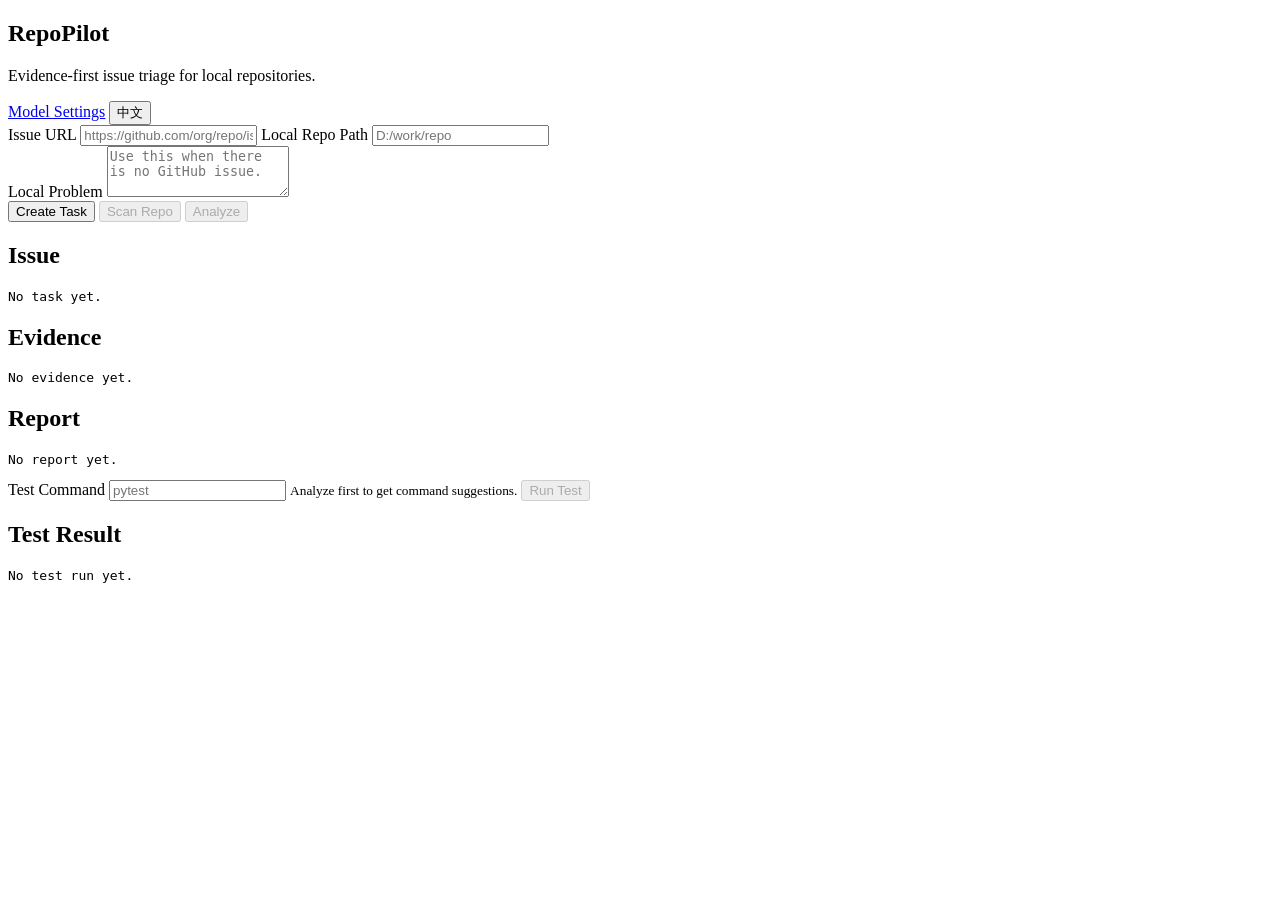
==== app/static/index.html @ 9f77ae5e "Initial RepoPilot project" ====
<!doctype html>
<html lang="en">
  <head>
    <meta charset="utf-8" />
    <meta name="viewport" content="width=device-width, initial-scale=1" />
    <title>RepoPilot</title>
    <link rel="stylesheet" href="/static/styles.css?v=20260708-nav6" />
  </head>
  <body>
    <main>
      <section class="toolbar">
        <div class="topline">
          <div>
            <h1>RepoPilot</h1>
            <p class="subtitle" data-i18n="tagline">Evidence-first issue triage for local repositories.</p>
          </div>
          <div class="nav-actions">
            <a class="nav-button nav-link" href="/settings" data-i18n="settings">Model Settings</a>
            <button class="nav-button" id="langToggle" type="button">中文</button>
          </div>
        </div>
        <div class="grid">
          <label><span data-i18n="issueUrl">Issue URL</span> <input id="issueUrl" placeholder="https://github.com/org/repo/issues/123" /></label>
          <label><span data-i18n="repoPath">Local Repo Path</span> <input id="repoPath" placeholder="D:/work/repo" /></label>
        </div>
        <label><span data-i18n="problem">Local Problem</span> <textarea id="problem" rows="3" data-i18n-placeholder="problemPlaceholder" placeholder="Use this when there is no GitHub issue."></textarea></label>
        <div class="actions">
          <button id="createBtn" data-i18n="createTask">Create Task</button>
          <button id="scanBtn" data-i18n="scanRepo" disabled>Scan Repo</button>
          <button id="analyzeBtn" data-i18n="analyze" disabled>Analyze</button>
        </div>
      </section>

      <section class="columns">
        <article>
          <h2 data-i18n="issue">Issue</h2>
          <pre id="issuePanel" data-i18n="noTask">No task yet.</pre>
        </article>
        <article>
          <h2 data-i18n="evidence">Evidence</h2>
          <pre id="evidencePanel" data-i18n="noEvidence">No evidence yet.</pre>
        </article>
      </section>

      <section>
        <h2 data-i18n="report">Report</h2>
        <pre id="reportPanel" data-i18n="noReport">No report yet.</pre>
      </section>

      <section class="testbar">
        <label>
          <span data-i18n="testCommand">Test Command</span>
          <input id="testCommand" list="testCommandOptions" placeholder="pytest" />
          <small class="command-help" id="testCommandHelp" data-i18n="commandHelpEmpty">Analyze first to get command suggestions.</small>
        </label>
        <datalist id="testCommandOptions"></datalist>
        <button id="testBtn" data-i18n="runTest" disabled>Run Test</button>
      </section>
      <section>
        <h2 data-i18n="testResult">Test Result</h2>
        <pre id="testPanel" data-i18n="noTest">No test run yet.</pre>
      </section>
    </main>
    <script src="/static/i18n.js?v=20260708-nav6"></script>
    <script src="/static/app.js?v=20260708-nav6"></script>
  </body>
</html>
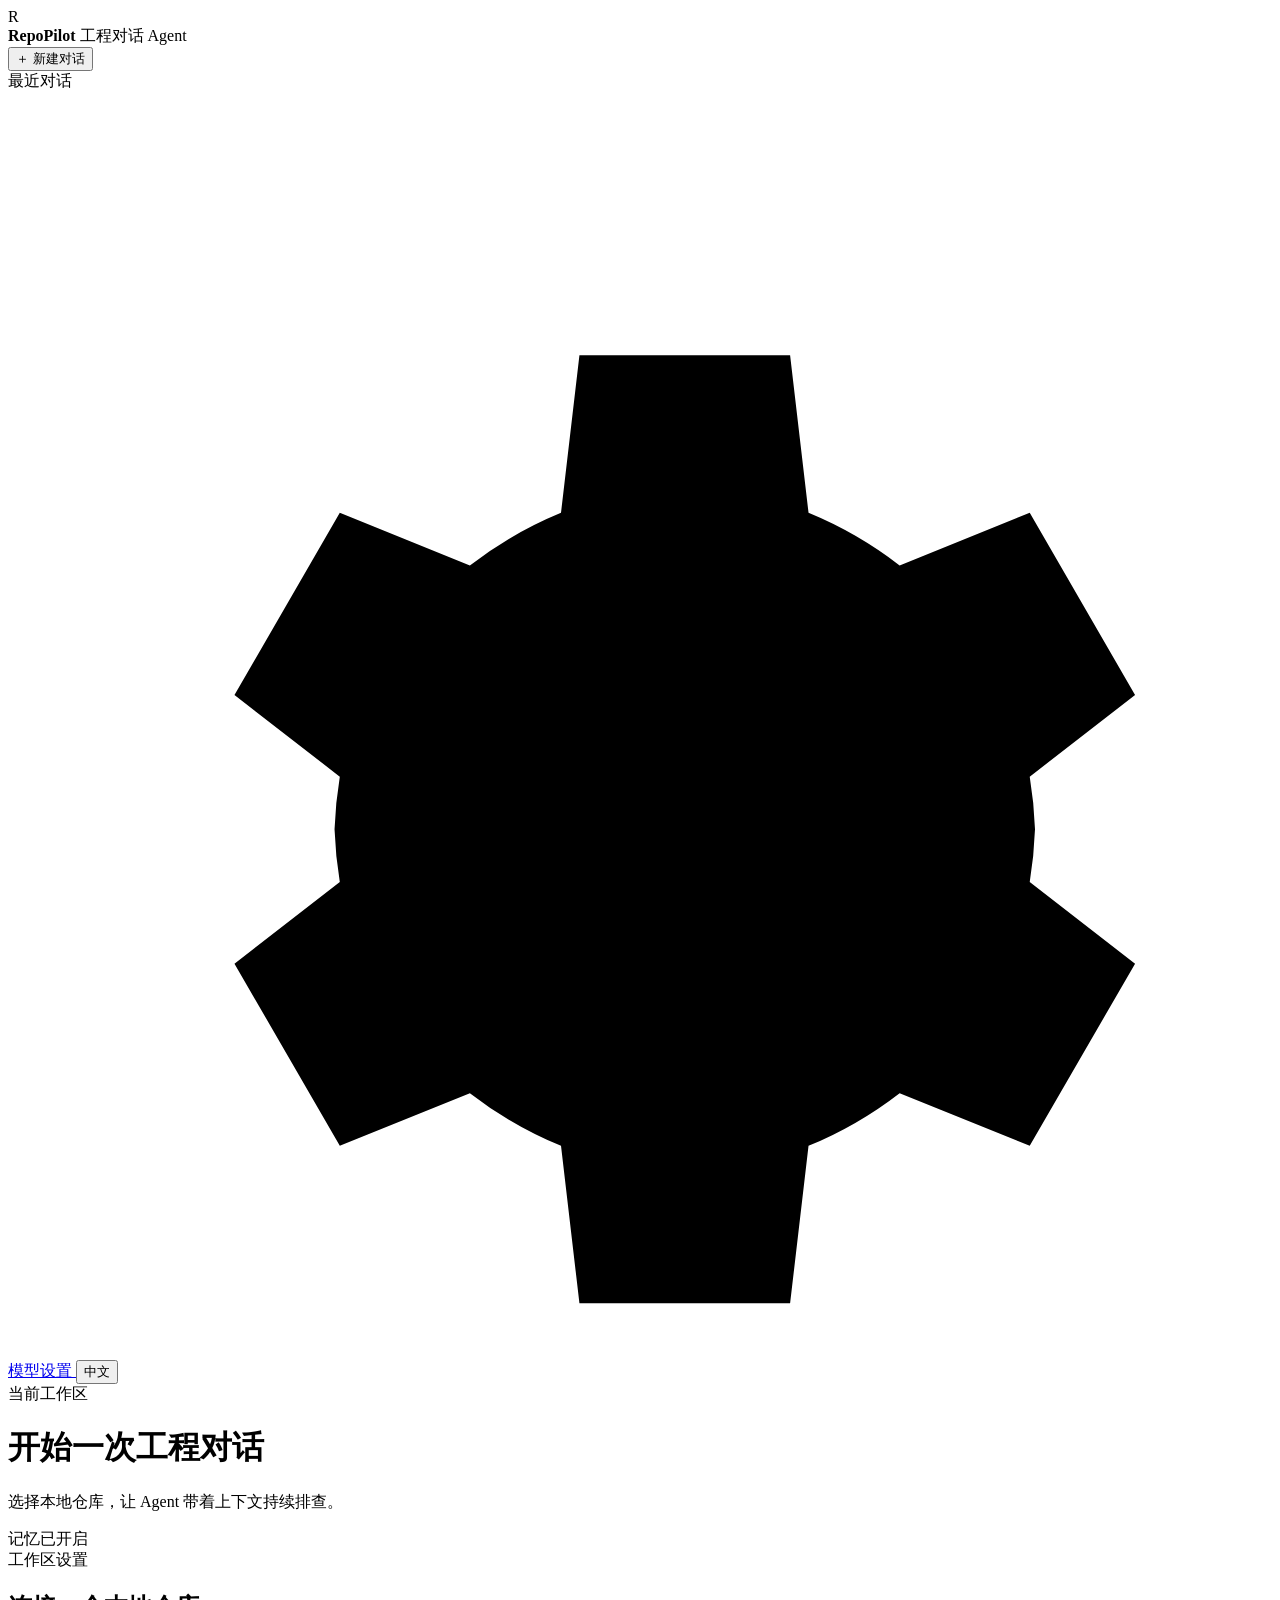
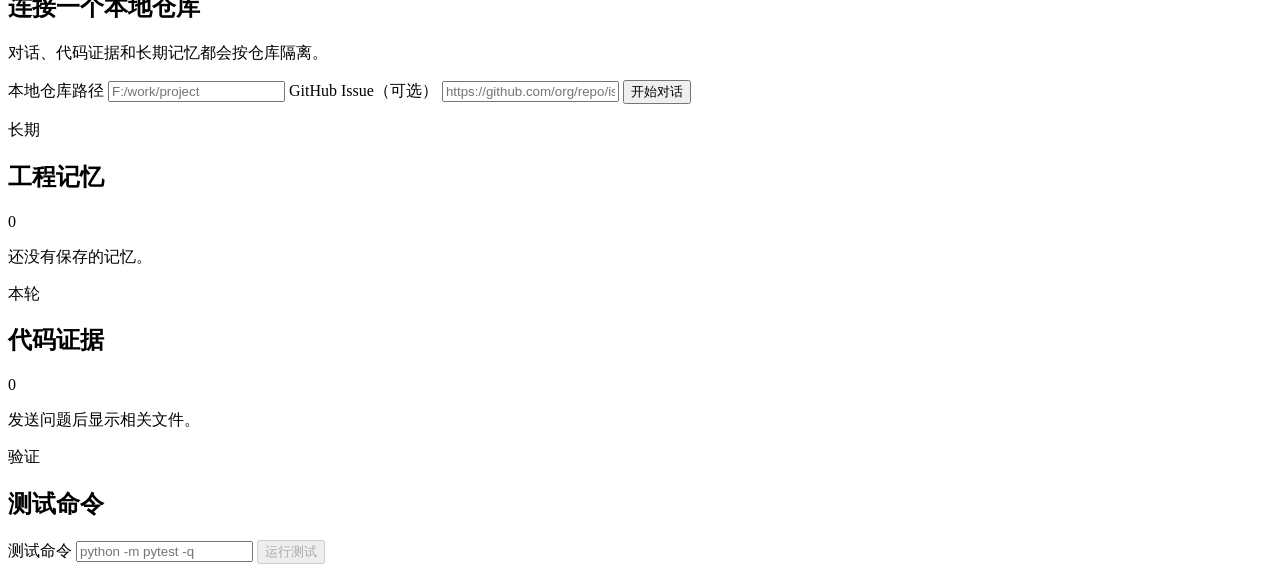
==== commit 2884e4ed: "Add conversational repository agent" ====
--- a/app/static/index.html
+++ b/app/static/index.html
@@ -1,67 +1,142 @@
 <!doctype html>
-<html lang="en">
+<html lang="zh">
   <head>
     <meta charset="utf-8" />
     <meta name="viewport" content="width=device-width, initial-scale=1" />
     <title>RepoPilot</title>
-    <link rel="stylesheet" href="/static/styles.css?v=20260708-nav6" />
+    <link rel="icon" href="data:," />
+    <link rel="stylesheet" href="/static/styles.css?v=20260719-chat6" />
   </head>
-  <body>
-    <main>
-      <section class="toolbar">
-        <div class="topline">
+  <body class="app-body">
+    <div class="app-shell">
+      <aside class="sidebar">
+        <div class="brand-row">
+          <div class="brand-mark">R</div>
           <div>
-            <h1>RepoPilot</h1>
-            <p class="subtitle" data-i18n="tagline">Evidence-first issue triage for local repositories.</p>
-          </div>
-          <div class="nav-actions">
-            <a class="nav-button nav-link" href="/settings" data-i18n="settings">Model Settings</a>
-            <button class="nav-button" id="langToggle" type="button">中文</button>
+            <strong>RepoPilot</strong>
+            <span data-i18n="chatAgent">工程对话 Agent</span>
           </div>
         </div>
-        <div class="grid">
-          <label><span data-i18n="issueUrl">Issue URL</span> <input id="issueUrl" placeholder="https://github.com/org/repo/issues/123" /></label>
-          <label><span data-i18n="repoPath">Local Repo Path</span> <input id="repoPath" placeholder="D:/work/repo" /></label>
+
+        <button class="primary-button new-chat-button" id="newChatBtn" type="button" data-i18n-aria-label="newConversation" aria-label="新建对话">
+          <span aria-hidden="true">＋</span>
+          <span data-i18n="newConversation">新建对话</span>
+        </button>
+
+        <div class="sidebar-label" data-i18n="recentConversations">最近对话</div>
+        <nav class="conversation-list" id="conversationList" aria-label="Conversations"></nav>
+
+        <div class="sidebar-footer">
+          <a class="sidebar-link settings-link" href="/settings" data-i18n-aria-label="settings" aria-label="模型设置">
+            <svg viewBox="0 0 24 24" aria-hidden="true">
+              <path d="M12 15.25A3.25 3.25 0 1 0 12 8.75a3.25 3.25 0 0 0 0 6.5Z" />
+              <path d="M19.4 15a7.8 7.8 0 0 0 .1-1 7.8 7.8 0 0 0-.1-1l2-1.55-2-3.46-2.47 1a7.5 7.5 0 0 0-1.73-1L14.85 5h-4l-.35 2.99a7.5 7.5 0 0 0-1.73 1l-2.47-1-2 3.46L6.3 13a7.8 7.8 0 0 0-.1 1 7.8 7.8 0 0 0 .1 1l-2 1.55 2 3.46 2.47-1a7.5 7.5 0 0 0 1.73 1l.35 2.99h4l.35-2.99a7.5 7.5 0 0 0 1.73-1l2.47 1 2-3.46L19.4 15Z" />
+            </svg>
+            <span data-i18n="settings">模型设置</span>
+          </a>
+          <button class="sidebar-link" id="langToggle" type="button">中文</button>
         </div>
-        <label><span data-i18n="problem">Local Problem</span> <textarea id="problem" rows="3" data-i18n-placeholder="problemPlaceholder" placeholder="Use this when there is no GitHub issue."></textarea></label>
-        <div class="actions">
-          <button id="createBtn" data-i18n="createTask">Create Task</button>
-          <button id="scanBtn" data-i18n="scanRepo" disabled>Scan Repo</button>
-          <button id="analyzeBtn" data-i18n="analyze" disabled>Analyze</button>
-        </div>
-      </section>
+      </aside>
 
-      <section class="columns">
-        <article>
-          <h2 data-i18n="issue">Issue</h2>
-          <pre id="issuePanel" data-i18n="noTask">No task yet.</pre>
-        </article>
-        <article>
-          <h2 data-i18n="evidence">Evidence</h2>
-          <pre id="evidencePanel" data-i18n="noEvidence">No evidence yet.</pre>
-        </article>
-      </section>
+      <main class="chat-main">
+        <header class="chat-header">
+          <div>
+            <span class="eyebrow" data-i18n="currentWorkspace">当前工作区</span>
+            <h1 id="conversationTitle" data-i18n="welcomeTitle">开始一次工程对话</h1>
+            <p id="repoLabel" data-i18n="welcomeSubtitle">选择本地仓库，让 Agent 带着上下文持续排查。</p>
+          </div>
+          <span class="status-pill"><span class="status-dot"></span><span data-i18n="memoryOn">记忆已开启</span></span>
+        </header>
 
-      <section>
-        <h2 data-i18n="report">Report</h2>
-        <pre id="reportPanel" data-i18n="noReport">No report yet.</pre>
-      </section>
+        <section class="setup-view" id="setupView">
+          <div class="setup-card">
+            <div class="setup-copy">
+              <span class="eyebrow" data-i18n="workspaceSetup">工作区设置</span>
+              <h2 data-i18n="connectRepository">连接一个本地仓库</h2>
+              <p data-i18n="connectRepositoryHint">对话、代码证据和长期记忆都会按仓库隔离。</p>
+            </div>
+            <form id="workspaceForm" class="setup-form">
+              <label>
+                <span data-i18n="repoPath">本地仓库路径</span>
+                <input id="repoPath" required placeholder="F:/work/project" autocomplete="off" />
+              </label>
+              <label>
+                <span data-i18n="issueUrlOptional">GitHub Issue（可选）</span>
+                <input id="issueUrl" type="url" placeholder="https://github.com/org/repo/issues/123" autocomplete="off" />
+              </label>
+              <button class="primary-button" id="createConversationBtn" type="submit" data-i18n="startConversation">开始对话</button>
+              <p class="form-error" id="setupError" role="alert"></p>
+            </form>
+          </div>
+        </section>
 
-      <section class="testbar">
-        <label>
-          <span data-i18n="testCommand">Test Command</span>
-          <input id="testCommand" list="testCommandOptions" placeholder="pytest" />
-          <small class="command-help" id="testCommandHelp" data-i18n="commandHelpEmpty">Analyze first to get command suggestions.</small>
-        </label>
-        <datalist id="testCommandOptions"></datalist>
-        <button id="testBtn" data-i18n="runTest" disabled>Run Test</button>
-      </section>
-      <section>
-        <h2 data-i18n="testResult">Test Result</h2>
-        <pre id="testPanel" data-i18n="noTest">No test run yet.</pre>
-      </section>
-    </main>
-    <script src="/static/i18n.js?v=20260708-nav6"></script>
-    <script src="/static/app.js?v=20260708-nav6"></script>
+        <section class="chat-view" id="chatView" hidden>
+          <div class="messages" id="messages" aria-live="polite"></div>
+          <form class="composer" id="messageForm">
+            <label class="sr-only" for="messageInput" data-i18n="message">消息</label>
+            <textarea
+              id="messageInput"
+              rows="1"
+              maxlength="8000"
+              data-i18n-placeholder="messagePlaceholder"
+              placeholder="描述问题，或输入“记住：这个项目使用 pytest”"
+            ></textarea>
+            <button class="send-button" id="sendBtn" type="submit" aria-label="Send">
+              <svg viewBox="0 0 24 24" aria-hidden="true">
+                <path d="M5 12h14M13 6l6 6-6 6" />
+              </svg>
+            </button>
+          </form>
+          <p class="composer-hint" data-i18n="composerHint">Enter 发送，Shift + Enter 换行；用“记住：...”保存仓库长期记忆。</p>
+        </section>
+      </main>
+
+      <aside class="context-panel">
+        <section class="context-section">
+          <div class="context-heading">
+            <div>
+              <span class="eyebrow" data-i18n="longTerm">长期</span>
+              <h2 data-i18n="engineeringMemory">工程记忆</h2>
+            </div>
+            <span class="count-badge" id="memoryCount">0</span>
+          </div>
+          <div class="context-list" id="memoryList">
+            <p class="empty-copy" data-i18n="noMemory">还没有保存的记忆。</p>
+          </div>
+        </section>
+
+        <section class="context-section">
+          <div class="context-heading">
+            <div>
+              <span class="eyebrow" data-i18n="currentRound">本轮</span>
+              <h2 data-i18n="codeEvidence">代码证据</h2>
+            </div>
+            <span class="count-badge" id="evidenceCount">0</span>
+          </div>
+          <div class="context-list evidence-list" id="evidenceList">
+            <p class="empty-copy" data-i18n="noEvidence">发送问题后显示相关文件。</p>
+          </div>
+        </section>
+
+        <section class="context-section test-section">
+          <div class="context-heading">
+            <div>
+              <span class="eyebrow" data-i18n="verification">验证</span>
+              <h2 data-i18n="testCommands">测试命令</h2>
+            </div>
+          </div>
+          <div class="command-chips" id="commandChips"></div>
+          <label class="command-input">
+            <span class="sr-only" data-i18n="testCommand">测试命令</span>
+            <input id="testCommand" data-i18n-placeholder="testCommandPlaceholder" placeholder="python -m pytest -q" />
+          </label>
+          <button class="secondary-button" id="runTestBtn" type="button" disabled data-i18n="runTest">运行测试</button>
+          <p class="form-error" id="testError" role="alert"></p>
+        </section>
+      </aside>
+    </div>
+
+    <script src="/static/i18n.js?v=20260719-chat5"></script>
+    <script src="/static/app.js?v=20260719-chat5"></script>
   </body>
 </html>
